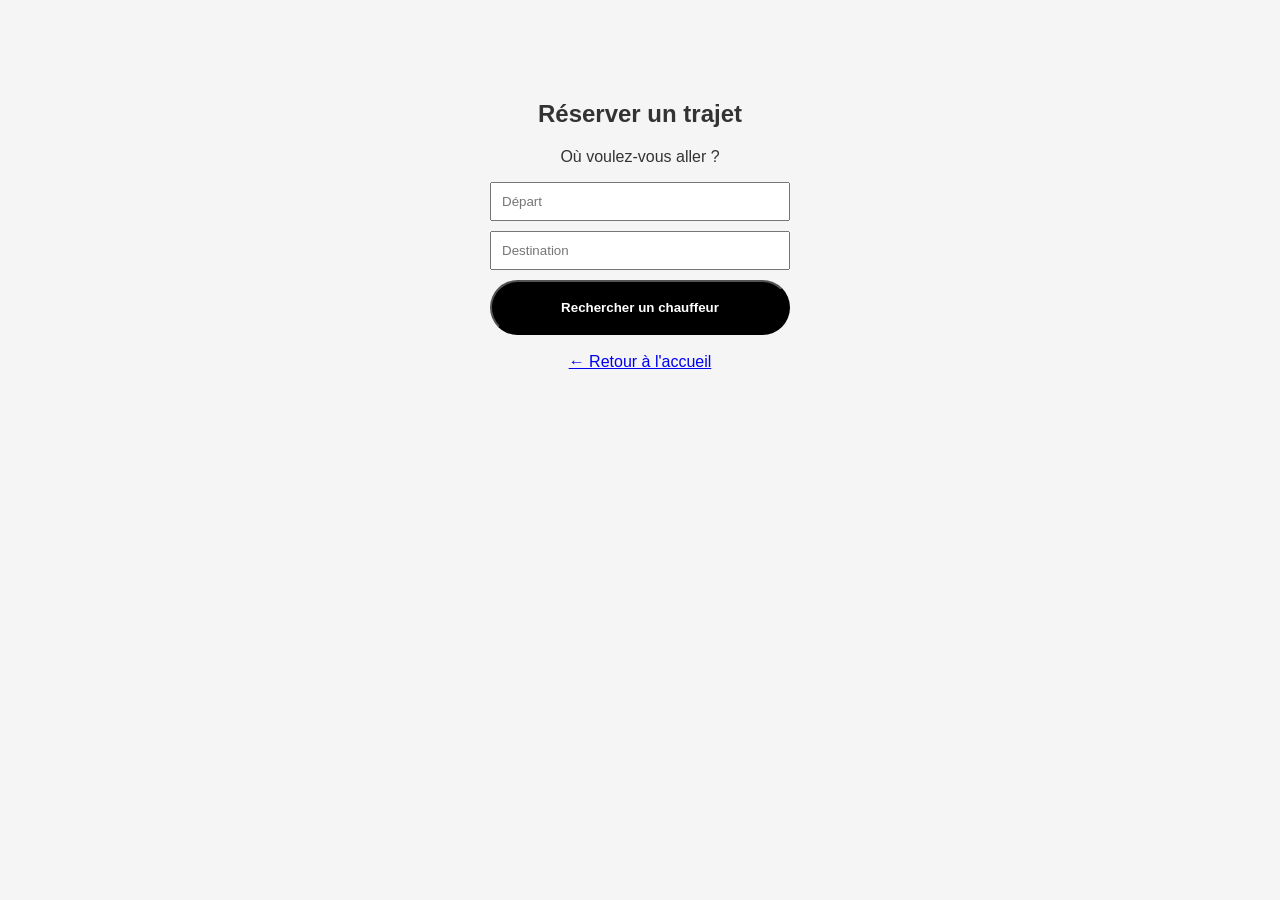
==== booking.html @ 39c9e836 "Create booking.html" ====
<!DOCTYPE html>
<html lang="fr">
<head>
    <meta charset="UTF-8">
    <title>Réserver un trajet - Move</title>
    <link rel="stylesheet" href="style.css">
</head>
<body>
    <section>
        <h1>Réserver un trajet</h1>
        <p>Où voulez-vous aller ?</p>
        <form style="display: flex; flex-direction: column; max-width: 300px; margin: 0 auto; gap: 10px;">
            <input type="text" placeholder="Départ" style="padding: 10px;">
            <input type="text" placeholder="Destination" style="padding: 10px;">
            <button type="submit" class="btn">Rechercher un chauffeur</button>
        </form>
        <br>
        <a href="index.html">← Retour à l'accueil</a>
    </section>
</body>
</html>
---- style.css ----
body {
    margin: 0;
    font-family: 'Segoe UI', Arial, sans-serif;
    background: #f5f5f5;
    text-align: center;
    color: #333;
}

/* HERO */
.hero {
    padding: 200px 20px;
    background-image: linear-gradient(rgba(0,0,0,0.5), rgba(0,0,0,0.5)), 
                      url("https://images.unsplash.com/photo-1508057198894-247b23fe5ade");
    background-size: cover;
    background-position: center;
    color: white;
}

.hero h1 { font-size: 55px; margin-bottom: 10px; }
.hero p { font-size: 22px; margin-bottom: 40px; }

/* BUTTON INTERACTIF */
.btn {
    background: #000;
    color: #fff;
    padding: 18px 35px;
    border-radius: 50px; /* Plus arrondi pour un look moderne */
    text-decoration: none;
    font-weight: bold;
    transition: all 0.3s ease; /* Animation fluide */
    display: inline-block;
}

.btn:hover {
    background: #333;
    transform: translateY(-3px); /* Le bouton monte un peu */
    box-shadow: 0 10px 20px rgba(0,0,0,0.2);
}

/* SERVICES & CARDS */
section { padding: 80px 20px; }

.cards {
    display: flex;
    justify-content: center;
    gap: 30px;
    flex-wrap: wrap;
    max-width: 1200px;
    margin: 0 auto;
}

.card {
    background: white;
    width: 280px;
    padding: 20px;
    border-radius: 15px;
    box-shadow: 0 5px 15px rgba(0,0,0,0.05);
    text-decoration: none; /* Enlève le soulignement bleu des liens */
    color: inherit;
    transition: all 0.4s cubic-bezier(0.175, 0.885, 0.32, 1.275);
}

/* Effet de zoom et d'ombre au survol de la carte */
.card:hover {
    transform: scale(1.05);
    box-shadow: 0 15px 30px rgba(0,0,0,0.15);
}

.card img {
    width: 100%;
    height: 180px;
    object-fit: cover; /* Évite de déformer les images */
    border-radius: 10px;
}

.card h3 { margin: 20px 0 10px; color: #000; }

/* DRIVER */
.driver img {
    width: 120px;
    height: 120px;
    border-radius: 50%;
    margin-top: 20px;
    border: 3px solid #fff;
    box-shadow: 0 5px 15px rgba(0,0,0,0.1);
}

/* FOOTER */
footer {
    background: #000;
    color: #fff;
    padding: 40px;
    margin-top: 60px;
}
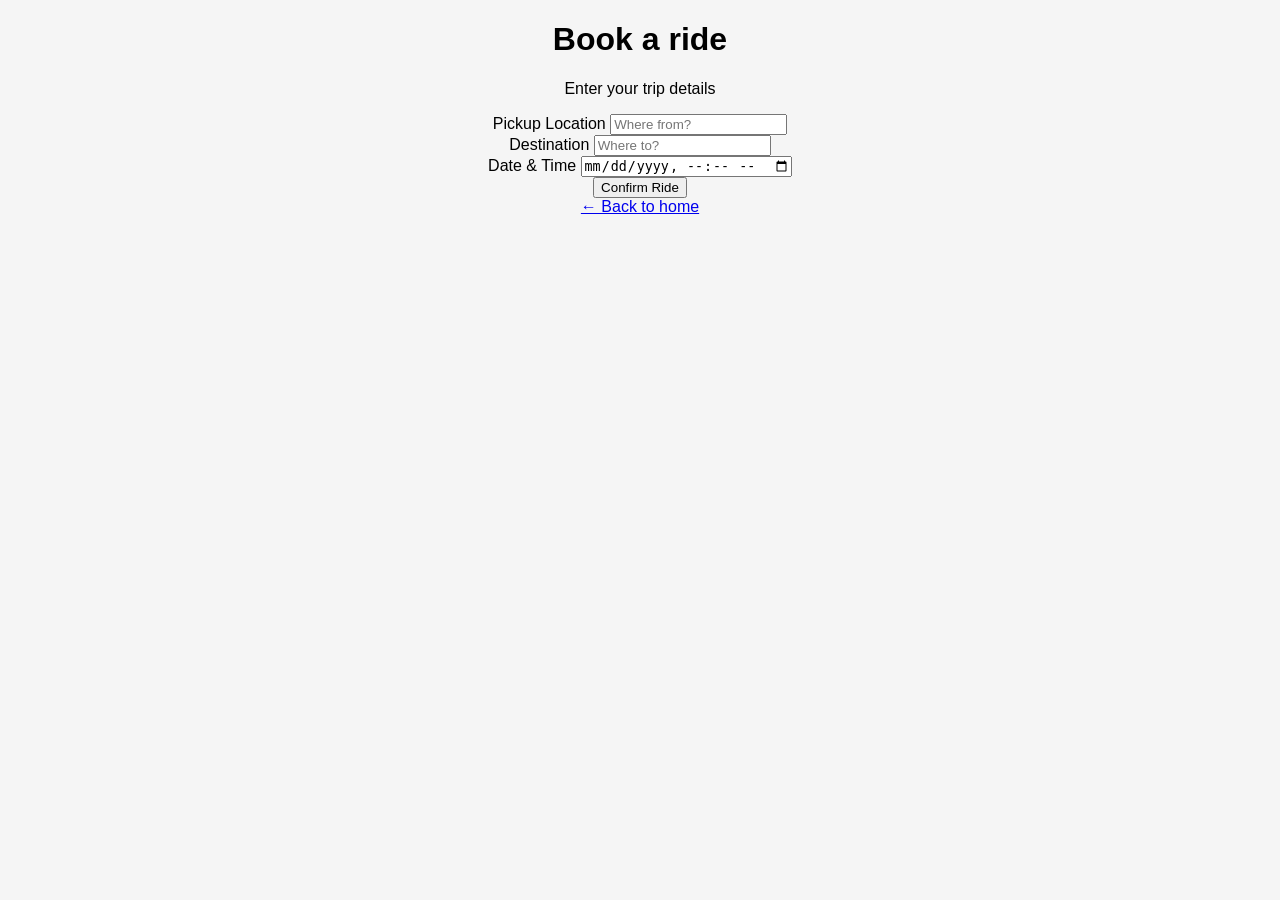
==== commit fef0033b: "Update booking.html" ====
--- a/booking.html
+++ b/booking.html
@@ -2,20 +2,37 @@
 <html lang="fr">
 <head>
     <meta charset="UTF-8">
+    <meta name="viewport" content="width=device-width, initial-scale=1.0">
     <title>Réserver un trajet - Move</title>
     <link rel="stylesheet" href="style.css">
 </head>
 <body>
-    <section>
-        <h1>Réserver un trajet</h1>
-        <p>Où voulez-vous aller ?</p>
-        <form style="display: flex; flex-direction: column; max-width: 300px; margin: 0 auto; gap: 10px;">
-            <input type="text" placeholder="Départ" style="padding: 10px;">
-            <input type="text" placeholder="Destination" style="padding: 10px;">
-            <button type="submit" class="btn">Rechercher un chauffeur</button>
+
+    <div class="booking-container">
+        <h1>Book a ride</h1>
+        <p>Enter your trip details</p>
+        
+        <form>
+            <div class="form-group">
+                <label>Pickup Location</label>
+                <input type="text" placeholder="Where from?" required>
+            </div>
+            
+            <div class="form-group">
+                <label>Destination</label>
+                <input type="text" placeholder="Where to?" required>
+            </div>
+
+            <div class="form-group">
+                <label>Date & Time</label>
+                <input type="datetime-local" required>
+            </div>
+            
+            <button type="submit" class="btn-submit">Confirm Ride</button>
         </form>
-        <br>
-        <a href="index.html">← Retour à l'accueil</a>
-    </section>
+        
+        <a href="index.html" class="back-link">← Back to home</a>
+    </div>
+
 </body>
 </html>
--- a/style.css
+++ b/style.css
@@ -1,94 +1,92 @@
 body {
     margin: 0;
-    font-family: 'Segoe UI', Arial, sans-serif;
+    font-family: Arial, sans-serif;
     background: #f5f5f5;
     text-align: center;
-    color: #333;
 }
 
 /* HERO */
 .hero {
     padding: 200px 20px;
-    background-image: linear-gradient(rgba(0,0,0,0.5), rgba(0,0,0,0.5)), 
+    background-image: linear-gradient(rgba(0,0,0,0.4),rgba(0,0,0,0.4)),
                       url("https://images.unsplash.com/photo-1508057198894-247b23fe5ade");
     background-size: cover;
     background-position: center;
     color: white;
 }
 
-.hero h1 { font-size: 55px; margin-bottom: 10px; }
-.hero p { font-size: 22px; margin-bottom: 40px; }
+.hero h1 {
+    font-size: 55px;
+}
+
+.hero p {
+    font-size: 22px;
+    margin-bottom: 30px;
+}
 
 /* BUTTON INTERACTIF */
 .btn {
-    background: #000;
-    color: #fff;
-    padding: 18px 35px;
-    border-radius: 50px; /* Plus arrondi pour un look moderne */
+    background: black;
+    color: white;
+    padding: 15px 25px;
+    border-radius: 5px;
     text-decoration: none;
     font-weight: bold;
-    transition: all 0.3s ease; /* Animation fluide */
     display: inline-block;
+    transition: all 0.3s ease;
 }
 
 .btn:hover {
     background: #333;
-    transform: translateY(-3px); /* Le bouton monte un peu */
-    box-shadow: 0 10px 20px rgba(0,0,0,0.2);
+    transform: scale(1.05);
+    box-shadow: 0 5px 15px rgba(0,0,0,0.3);
 }
 
-/* SERVICES & CARDS */
-section { padding: 80px 20px; }
+/* SERVICES & CARDS INTERACTIVES */
+section {
+    padding: 60px 20px;
+}
 
 .cards {
     display: flex;
     justify-content: center;
-    gap: 30px;
+    gap: 20px;
     flex-wrap: wrap;
-    max-width: 1200px;
-    margin: 0 auto;
 }
 
 .card {
     background: white;
-    width: 280px;
+    width: 250px;
     padding: 20px;
-    border-radius: 15px;
-    box-shadow: 0 5px 15px rgba(0,0,0,0.05);
-    text-decoration: none; /* Enlève le soulignement bleu des liens */
+    border-radius: 10px;
+    box-shadow: 0 10px 20px rgba(0,0,0,0.1);
+    text-decoration: none;
     color: inherit;
-    transition: all 0.4s cubic-bezier(0.175, 0.885, 0.32, 1.275);
+    display: block;
+    transition: all 0.3s ease;
 }
 
-/* Effet de zoom et d'ombre au survol de la carte */
 .card:hover {
-    transform: scale(1.05);
-    box-shadow: 0 15px 30px rgba(0,0,0,0.15);
+    transform: translateY(-10px);
+    box-shadow: 0 15px 30px rgba(0,0,0,0.2);
 }
 
 .card img {
     width: 100%;
-    height: 180px;
-    object-fit: cover; /* Évite de déformer les images */
     border-radius: 10px;
 }
-
-.card h3 { margin: 20px 0 10px; color: #000; }
 
 /* DRIVER */
 .driver img {
     width: 120px;
-    height: 120px;
     border-radius: 50%;
     margin-top: 20px;
-    border: 3px solid #fff;
-    box-shadow: 0 5px 15px rgba(0,0,0,0.1);
 }
 
 /* FOOTER */
 footer {
-    background: #000;
-    color: #fff;
-    padding: 40px;
-    margin-top: 60px;
+    background: black;
+    color: white;
+    padding: 20px;
+    margin-top: 40px;
 }
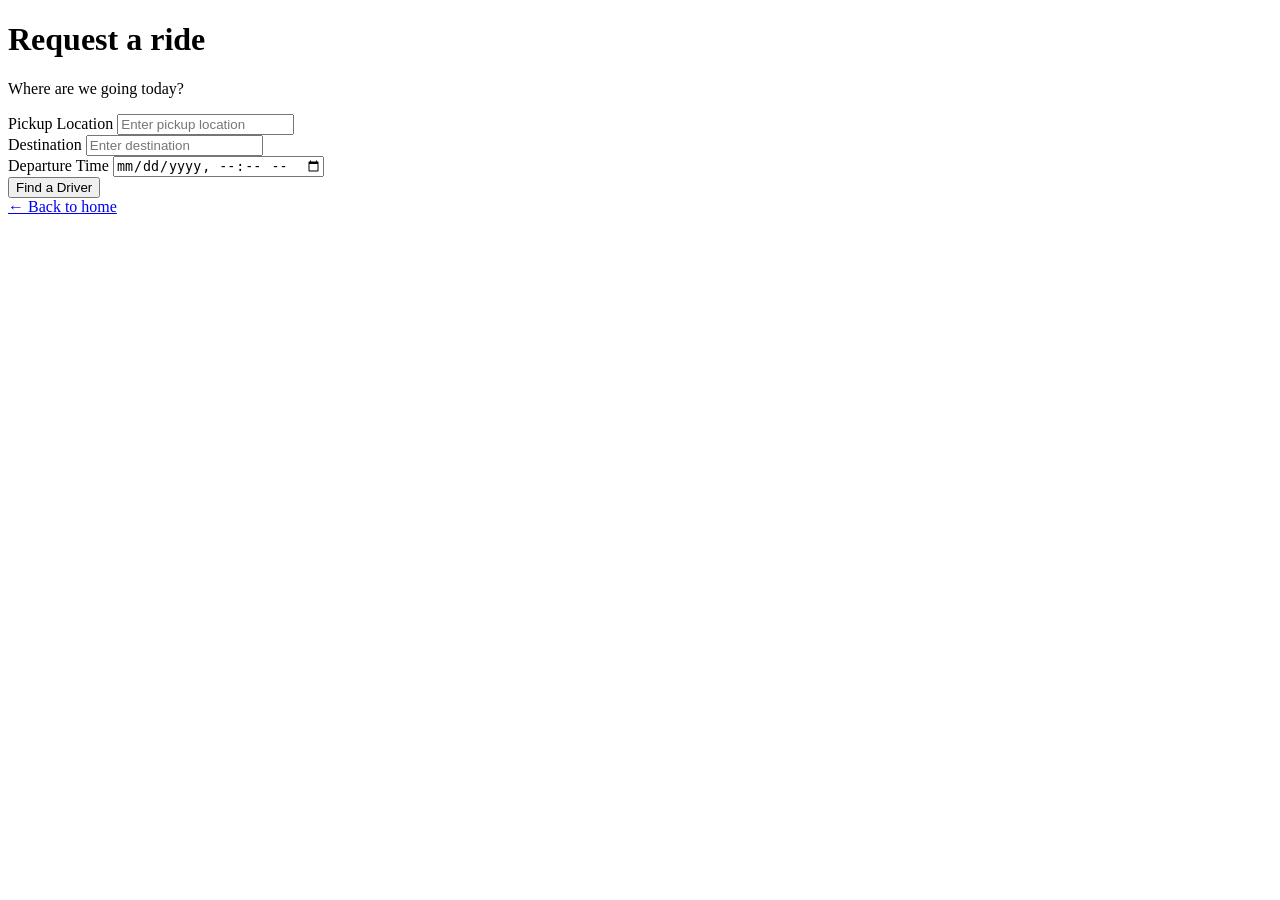
==== commit fdb503b7: "Update booking.html" ====
--- a/booking.html
+++ b/booking.html
@@ -3,32 +3,32 @@
 <head>
     <meta charset="UTF-8">
     <meta name="viewport" content="width=device-width, initial-scale=1.0">
-    <title>Réserver un trajet - Move</title>
-    <link rel="stylesheet" href="style.css">
+    <title>Request a Ride - Move</title>
+    <link rel="stylesheet" href="booking-style.css">
 </head>
 <body>
 
     <div class="booking-container">
-        <h1>Book a ride</h1>
-        <p>Enter your trip details</p>
+        <h1>Request a ride</h1>
+        <p>Where are we going today?</p>
         
         <form>
             <div class="form-group">
                 <label>Pickup Location</label>
-                <input type="text" placeholder="Where from?" required>
+                <input type="text" placeholder="Enter pickup location" required>
             </div>
             
             <div class="form-group">
                 <label>Destination</label>
-                <input type="text" placeholder="Where to?" required>
+                <input type="text" placeholder="Enter destination" required>
             </div>
 
             <div class="form-group">
-                <label>Date & Time</label>
+                <label>Departure Time</label>
                 <input type="datetime-local" required>
             </div>
             
-            <button type="submit" class="btn-submit">Confirm Ride</button>
+            <button type="submit" class="btn-submit">Find a Driver</button>
         </form>
         
         <a href="index.html" class="back-link">← Back to home</a>
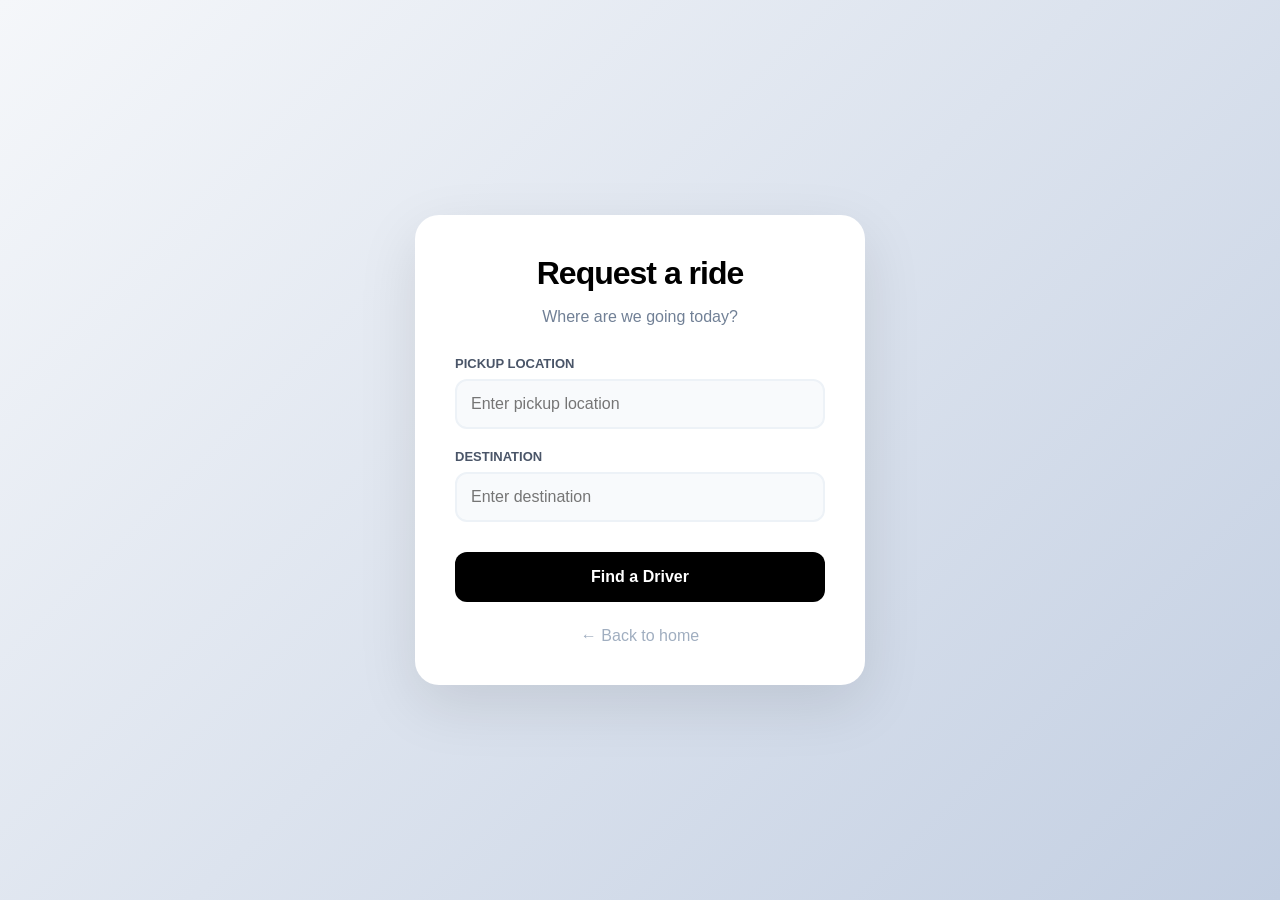
==== commit 3760a960: "Update booking.html" ====
--- a/booking.html
+++ b/booking.html
@@ -3,36 +3,25 @@
 <head>
     <meta charset="UTF-8">
     <meta name="viewport" content="width=device-width, initial-scale=1.0">
-    <title>Request a Ride - Move</title>
-    <link rel="stylesheet" href="booking-style.css">
+    <title>Request a Ride</title>
+    <link rel="stylesheet" href="booking.css">
 </head>
 <body>
-
     <div class="booking-container">
         <h1>Request a ride</h1>
         <p>Where are we going today?</p>
-        
         <form>
             <div class="form-group">
                 <label>Pickup Location</label>
                 <input type="text" placeholder="Enter pickup location" required>
             </div>
-            
             <div class="form-group">
                 <label>Destination</label>
                 <input type="text" placeholder="Enter destination" required>
             </div>
-
-            <div class="form-group">
-                <label>Departure Time</label>
-                <input type="datetime-local" required>
-            </div>
-            
             <button type="submit" class="btn-submit">Find a Driver</button>
         </form>
-        
         <a href="index.html" class="back-link">← Back to home</a>
     </div>
-
 </body>
 </html>
--- a/booking.css
+++ b/booking.css
@@ -0,0 +1,103 @@
+@import url('https://fonts.googleapis.com/css2?family=Inter:wght@400;600;800&display=swap');
+
+* {
+    box-sizing: border-box; /* Empêche les inputs de dépasser du cadre */
+}
+
+body {
+    margin: 0;
+    font-family: 'Inter', sans-serif;
+    background: linear-gradient(135deg, #f5f7fa 0%, #c3cfe2 100%);
+    display: flex;
+    justify-content: center;
+    align-items: center;
+    min-height: 100vh;
+    padding: 20px;
+}
+
+.booking-container {
+    background: white;
+    padding: 40px;
+    border-radius: 24px;
+    box-shadow: 0 20px 60px rgba(0,0,0,0.1);
+    width: 100%;
+    max-width: 450px;
+    text-align: center;
+}
+
+h1 {
+    font-weight: 800;
+    font-size: 32px;
+    margin: 0 0 10px 0;
+    letter-spacing: -1px;
+    color: #000;
+}
+
+p {
+    color: #718096;
+    margin-bottom: 30px;
+}
+
+.form-group {
+    margin-bottom: 20px;
+    text-align: left;
+}
+
+label {
+    display: block;
+    font-weight: 600;
+    margin-bottom: 8px;
+    font-size: 13px;
+    text-transform: uppercase;
+    color: #4a5568;
+}
+
+input {
+    width: 100%;
+    padding: 14px;
+    border: 2px solid #edf2f7;
+    border-radius: 12px;
+    font-size: 16px;
+    background: #f8fafc;
+    transition: all 0.3s ease;
+}
+
+input:focus {
+    outline: none;
+    border-color: #000;
+    background: #fff;
+    box-shadow: 0 0 0 4px rgba(0,0,0,0.05);
+}
+
+.btn-submit {
+    background: #000;
+    color: #fff;
+    width: 100%;
+    padding: 16px;
+    border: none;
+    border-radius: 12px;
+    font-weight: 600;
+    font-size: 16px;
+    cursor: pointer;
+    transition: all 0.3s ease;
+    margin-top: 10px;
+}
+
+.btn-submit:hover {
+    background: #2d3748;
+    transform: translateY(-2px);
+    box-shadow: 0 10px 20px rgba(0,0,0,0.1);
+}
+
+.back-link {
+    display: inline-block;
+    margin-top: 25px;
+    text-decoration: none;
+    color: #a0aec0;
+    font-weight: 500;
+    transition: color 0.3s;
+}
+
+.back-link:hover {
+    color: #000;
+}
